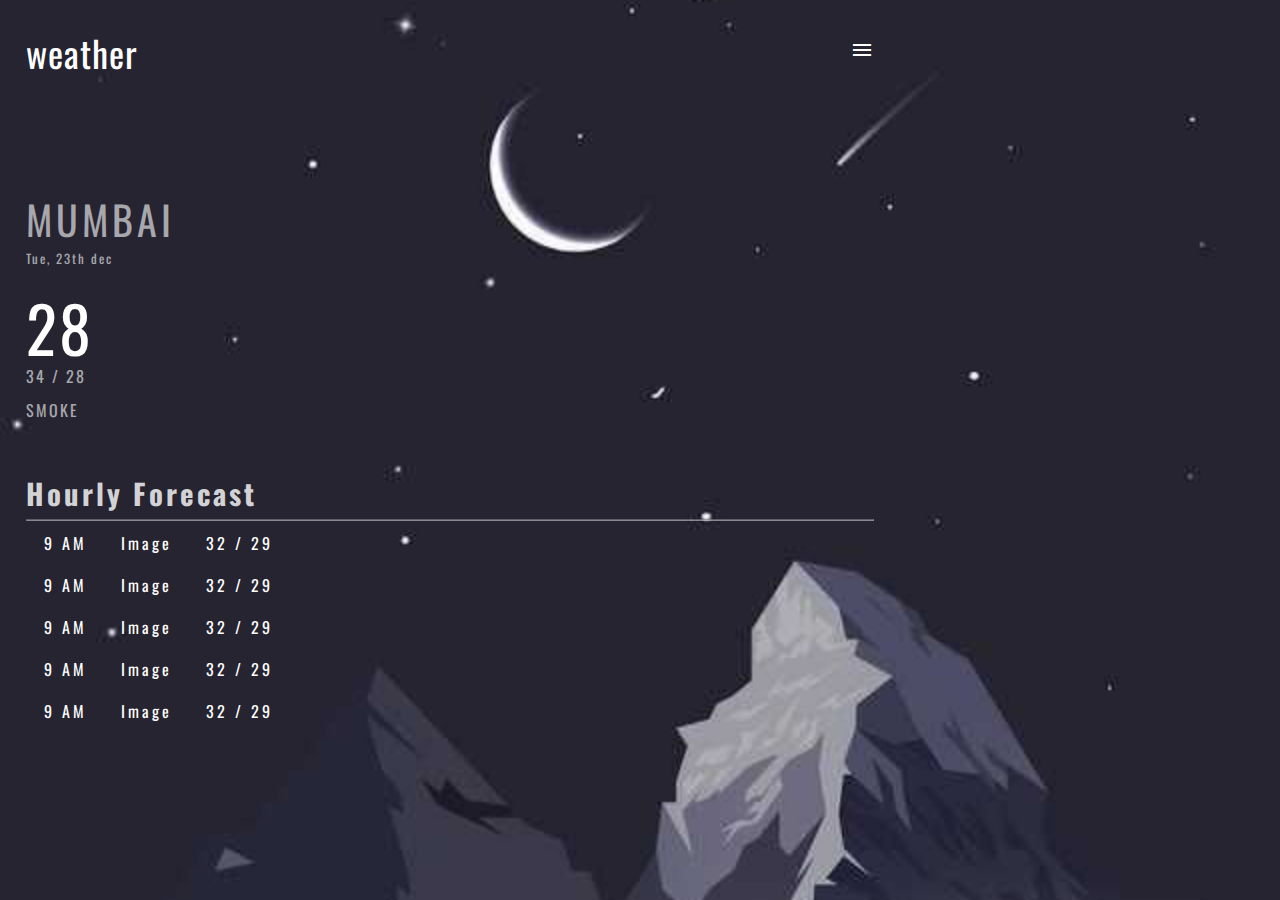
==== index.html @ b3404c1d "Update and rename weatherModified.html to index.html" ====
<!DOCTYPE html>
<html lang="en">
<head>
    <meta charset="UTF-8">
    <meta http-equiv="X-UA-Compatible" content="IE=edge">
    <meta name="viewport" content="width=device-width, initial-scale=1.0">
    <meta name="author" content="Rahul_Acharya">
    <link rel="stylesheet" href="weatherModified.css">
    <link rel="stylesheet" href="https://fonts.googleapis.com/css2?family=Material+Symbols+Outlined:opsz,wght,FILL,GRAD@20..48,100..700,0..1,-50..200" />
    <title>Document</title>
</head>
<body>
    <main class="container">
        <div class="header">
            <h2>weather</h2>
            <div class="symbol"><span class="material-symbols-outlined">
                menu
                </span></div>
        </div> 
        <div class="middle-main">
            <h1 class="city">mumbai</h1>
            <p class="datatime">Tue, 23th dec</p>
            <p class="temp">28</p>
            <p class="maxandmin">34 / 28</p>
            <p class="description">smoke</p>
        </div>
        <div class="hourly-forecast">
            <h2>hourly forecast</h2>
            <hr>
            <table>
                <tr>
                    <td>9 AM</td>
                    <td>image</td>
                    <td>32 / 29</td>
                </tr>
                <tr>
                    <td>9 AM</td>
                    <td>image</td>
                    <td>32 / 29</td>
                </tr>
                <tr>
                    <td>9 AM</td>
                    <td>image</td>
                    <td>32 / 29</td>
                </tr>
                <tr>
                    <td>9 AM</td>
                    <td>image</td>
                    <td>32 / 29</td>
                </tr>
                <tr>
                    <td>9 AM</td>
                    <td>image</td>
                    <td>32 / 29</td>
                </tr>
            </table>
        </div>
    </main>
</body>
</html>
---- weatherModified.css ----
@import url('https://fonts.googleapis.com/css2?family=Arizonia&display=swap');
  @import url('https://fonts.googleapis.com/css2?family=Oswald:wght@300&display=swap');

* {
    padding: 0;
    margin: 0;
    box-sizing: border-box;
}
body , html {
    width: 100%;
    height:100%;
    background-image: url("background_image_1.jpg");
        background-repeat: no-repeat;
    background-position: center;
    background-size:cover
    /* background-color: aqua; */

}
body::-webkit-scrollbar{
    visibility: hidden;
}
.container {
    width: 100dvh;
    height:auto;
    padding: 26px 26px;
    color: white;
    font-family: 'Oswald', sans-serif;

}
.header {
    width: 100%;
    display: flex;
    justify-content: space-around;
    align-items: center;
}
.header h2 {
    font-size: 36px; 
    /* outline: 1px solid; */
    width: 100%;
    font-weight: normal;
    letter-spacing: 1px;
    /* font-family: 'Arizonia', cursive; */
}
.material-symbols-outlined {
  font-variation-settings:
  'FILL' 0,
  'wght' 400,
  'GRAD' 0,
  'opsz' 24
}

.middle-main {
    width: 100%;
    display: flex;
    flex-direction: column;
    justify-content: center;
    margin-top: 110px;
}
.middle-main h1 {
    font-size: 40px;
    letter-spacing: 4px;
    text-transform: uppercase;
    font-weight: normal;
    opacity: 0.6;
}
.middle-main p {
    letter-spacing: 2px;
    font-weight: thin;
    font-size: 0.8em;
    opacity: 0.6
}
.middle-main .temp {
    margin-top: 12px;
    font-size: 4em;
    opacity: 1;
}
.middle-main .maxandmin {
    margin-top: -10px;
    font-size: 1em;
}
.middle-main .description {
    font-size: 1em;
    text-transform: uppercase;
    margin-top: 10px;
    font-weight: thin;
}
.hourly-forecast {
text-transform: capitalize;
letter-spacing: 3px;
margin-top: 50px;
}
.hourly-forecast h2 {
    font-size: 1.8em;
    opacity: 0.8;
}
.hourly-forecast hr{
    margin-top: 5px;
    opacity: 0.5;
}
.hourly-forecast table tr td{
    padding: 8px 16px;
}
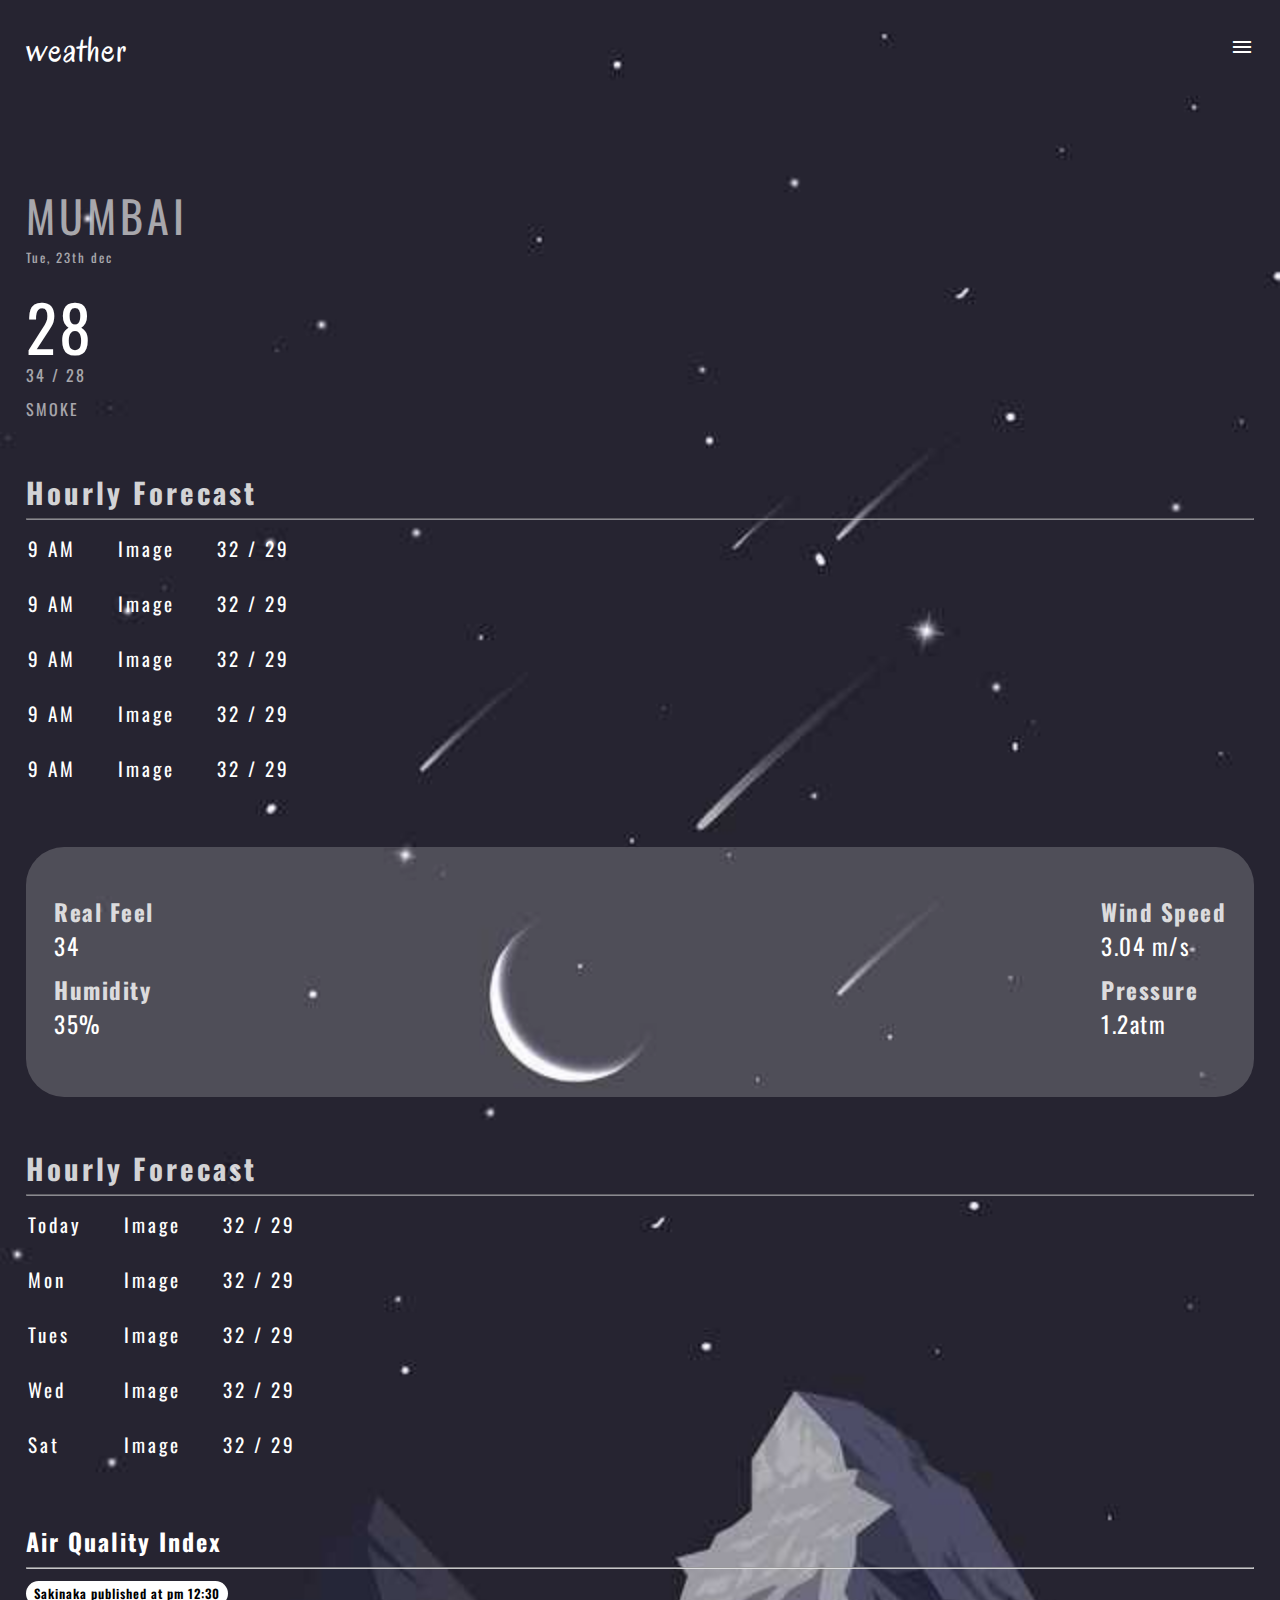
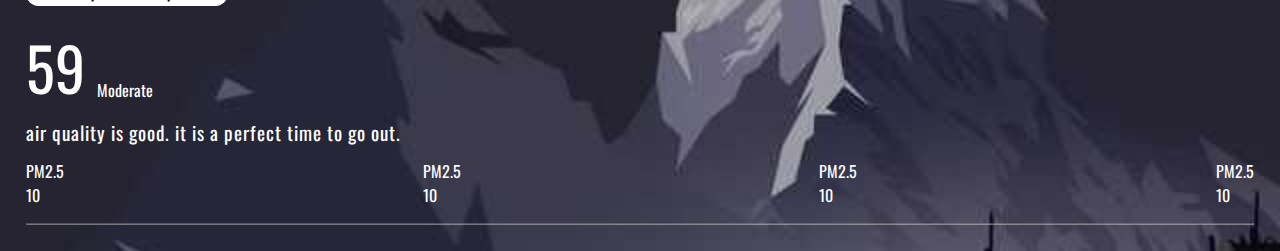
==== commit 832c7f34: "Update index.html" ====
--- a/index.html
+++ b/index.html
@@ -55,6 +55,82 @@
                 </tr>
             </table>
         </div>
+        <div class="humidity-windspeed-info">
+            <div>
+               <div><h4>Real Feel</h4>
+                    <p class="feelslike">34</p>
+                </div>
+               <div>
+                <h4>Humidity</h4>
+                <p class="humidity">35%</p>
+               </div> 
+            </div>
+            <div><div>
+                <h4>Wind Speed</h4>
+                <p class="windspeed">3.04 m/s</p></div>
+                <div>
+                    <h4>Pressure</h4>
+                    <p class="pressure">1.2atm</p>
+                </div>
+            </div> 
+            <!-- <div></div> -->
+        </div>
+        <div class="five-hourly-forecast">
+            <h2>hourly forecast</h2>
+            <hr>
+            <table>
+                <tr>
+                    <td>today</td>
+                    <td>image</td>
+                    <td>32 / 29</td>
+                </tr>
+                <tr>
+                    <td>mon</td>
+                    <td>image</td>
+                    <td>32 / 29</td>
+                </tr>
+                <tr>
+                    <td>tues</td>
+                    <td>image</td>
+                    <td>32 / 29</td>
+                </tr>
+                <tr>
+                    <td>wed</td>
+                    <td>image</td>
+                    <td>32 / 29</td>
+                </tr>
+                <tr>
+                    <td>sat</td>
+                    <td>image</td>
+                    <td>32 / 29</td>
+                </tr>
+            </table>
+        </div>
+        <div class="aqi">
+            <h2>Air Quality Index</h2>
+            <hr>
+            <p class="publish-details">Sakinaka published at pm 12:30</p>
+            <div class="aqi-details">
+                <p class="aqi-value">59</p>
+                <p class="about-aqi">Moderate</p>
+            </div>
+            <p class="aqi-description">air quality is good. it is a perfect time to  go out.</p>
+            <div class="all-gaseous-data">
+                <p>
+                    PM2.5 <br> <span>10</span>
+                </p>
+                <p>
+                    PM2.5 <br> <span>10</span>
+                </p>
+                <p>
+                    PM2.5 <br> <span>10</span>
+                </p>
+                <p>
+                    PM2.5 <br> <span>10</span>
+                </p>
+            </div>
+            <hr style="opacity: 0.4;">
+        </div>
     </main>
 </body>
 </html>
--- a/weatherModified.css
+++ b/weatherModified.css
@@ -1,32 +1,35 @@
 
-  @import url('https://fonts.googleapis.com/css2?family=Arizonia&display=swap');
-  @import url('https://fonts.googleapis.com/css2?family=Oswald:wght@300&display=swap');
+@import url('https://fonts.googleapis.com/css2?family=Oregano&family=Oswald:wght@300&display=swap');
+@import url('https://fonts.googleapis.com/css2?family=Oswald:wght@300&display=swap');
 
 * {
     padding: 0;
     margin: 0;
     box-sizing: border-box;
 }
-body , html {
-    width: 100%;
-    height:100%;
+body  {
     background-image: url("background_image_1.jpg");
-        background-repeat: no-repeat;
-    background-position: center;
-    background-size:cover
-    /* background-color: aqua; */
-
+    background-repeat: no-repeat;
+    /* background-position: ; */
+    background-size:cover;
+    background-attachment: fixed;
+    
+    
 }
 body::-webkit-scrollbar{
     visibility: hidden;
 }
 .container {
-    width: 100dvh;
+    width:auto;
     height:auto;
     padding: 26px 26px;
     color: white;
     font-family: 'Oswald', sans-serif;
+    overflow: auto;
 
+}
+.container::-webkit-scrollbar{
+    visibility: hidden;
 }
 .header {
     width: 100%;
@@ -40,7 +43,8 @@
     width: 100%;
     font-weight: normal;
     letter-spacing: 1px;
-    /* font-family: 'Arizonia', cursive; */
+    font-family: 'Oregano', cursive;
+
 }
 .material-symbols-outlined {
   font-variation-settings:
@@ -58,7 +62,7 @@
     margin-top: 110px;
 }
 .middle-main h1 {
-    font-size: 40px;
+    font-size: 44px;
     letter-spacing: 4px;
     text-transform: uppercase;
     font-weight: normal;
@@ -85,19 +89,86 @@
     margin-top: 10px;
     font-weight: thin;
 }
-.hourly-forecast {
+.hourly-forecast ,.five-hourly-forecast {
 text-transform: capitalize;
 letter-spacing: 3px;
 margin-top: 50px;
 }
-.hourly-forecast h2 {
+.hourly-forecast h2 , .five-hourly-forecast h2  {
     font-size: 1.8em;
     opacity: 0.8;
 }
-.hourly-forecast hr{
+.hourly-forecast hr  ,.five-hourly-forecast hr{
     margin-top: 5px;
     opacity: 0.5;
 }
-.hourly-forecast table tr td{
-    padding: 8px 16px;
-}+.hourly-forecast table tr td , .five-hourly-forecast table tr td{
+    padding: 12px 40px 12px 0px;
+    font-size: 1.2em;
+}
+.humidity-windspeed-info{
+    width:auto;
+    height: 250px;
+    background-color: rgba(255, 255, 255, 0.192);
+    border-radius:38px ;
+    padding: 28px;
+    margin-top: 50px;
+    display: flex;
+    justify-content: space-between;
+    /* gap: 50px; */
+}
+.humidity-windspeed-info div {
+    font-size: 1.2em;
+    letter-spacing: 1.5px;
+    margin-top: 10px;
+}
+.humidity-windspeed-info h4 {
+    opacity: 0.8;
+}
+.aqi {
+    margin-top:50px ;
+}
+.aqi h2{
+    letter-spacing: 2px;
+    margin-bottom: 8px;
+}
+.aqi hr {
+    opacity: 0.8;
+    background-color: white;
+    outline: none;
+}
+.aqi .publish-details {
+    background-color: white;
+    color: black;
+    padding: 3px 8px;
+    border-radius: 22px;
+    margin-top: 12px;
+    letter-spacing: 1px;
+    width: fit-content;
+    font-size: 0.8em;
+    font-weight: 600;
+}
+.aqi .aqi-value {
+    font-size: 60px;
+    display: inline;
+    margin-bottom: -9px;
+}
+.aqi .aqi-details {
+    display: flex;
+    align-items: flex-end;
+    gap: 12px;
+    margin-top: 16px;
+    margin-bottom: 16px;
+}
+.aqi .aqi-description {
+    font-size: 1.2em;
+    letter-spacing: 1px;
+    /* font-weight: normal; */
+
+}
+.aqi .all-gaseous-data{
+    display: flex;
+    justify-content: space-between;
+    margin-top: 12px;
+    margin-bottom: 16px;
+}
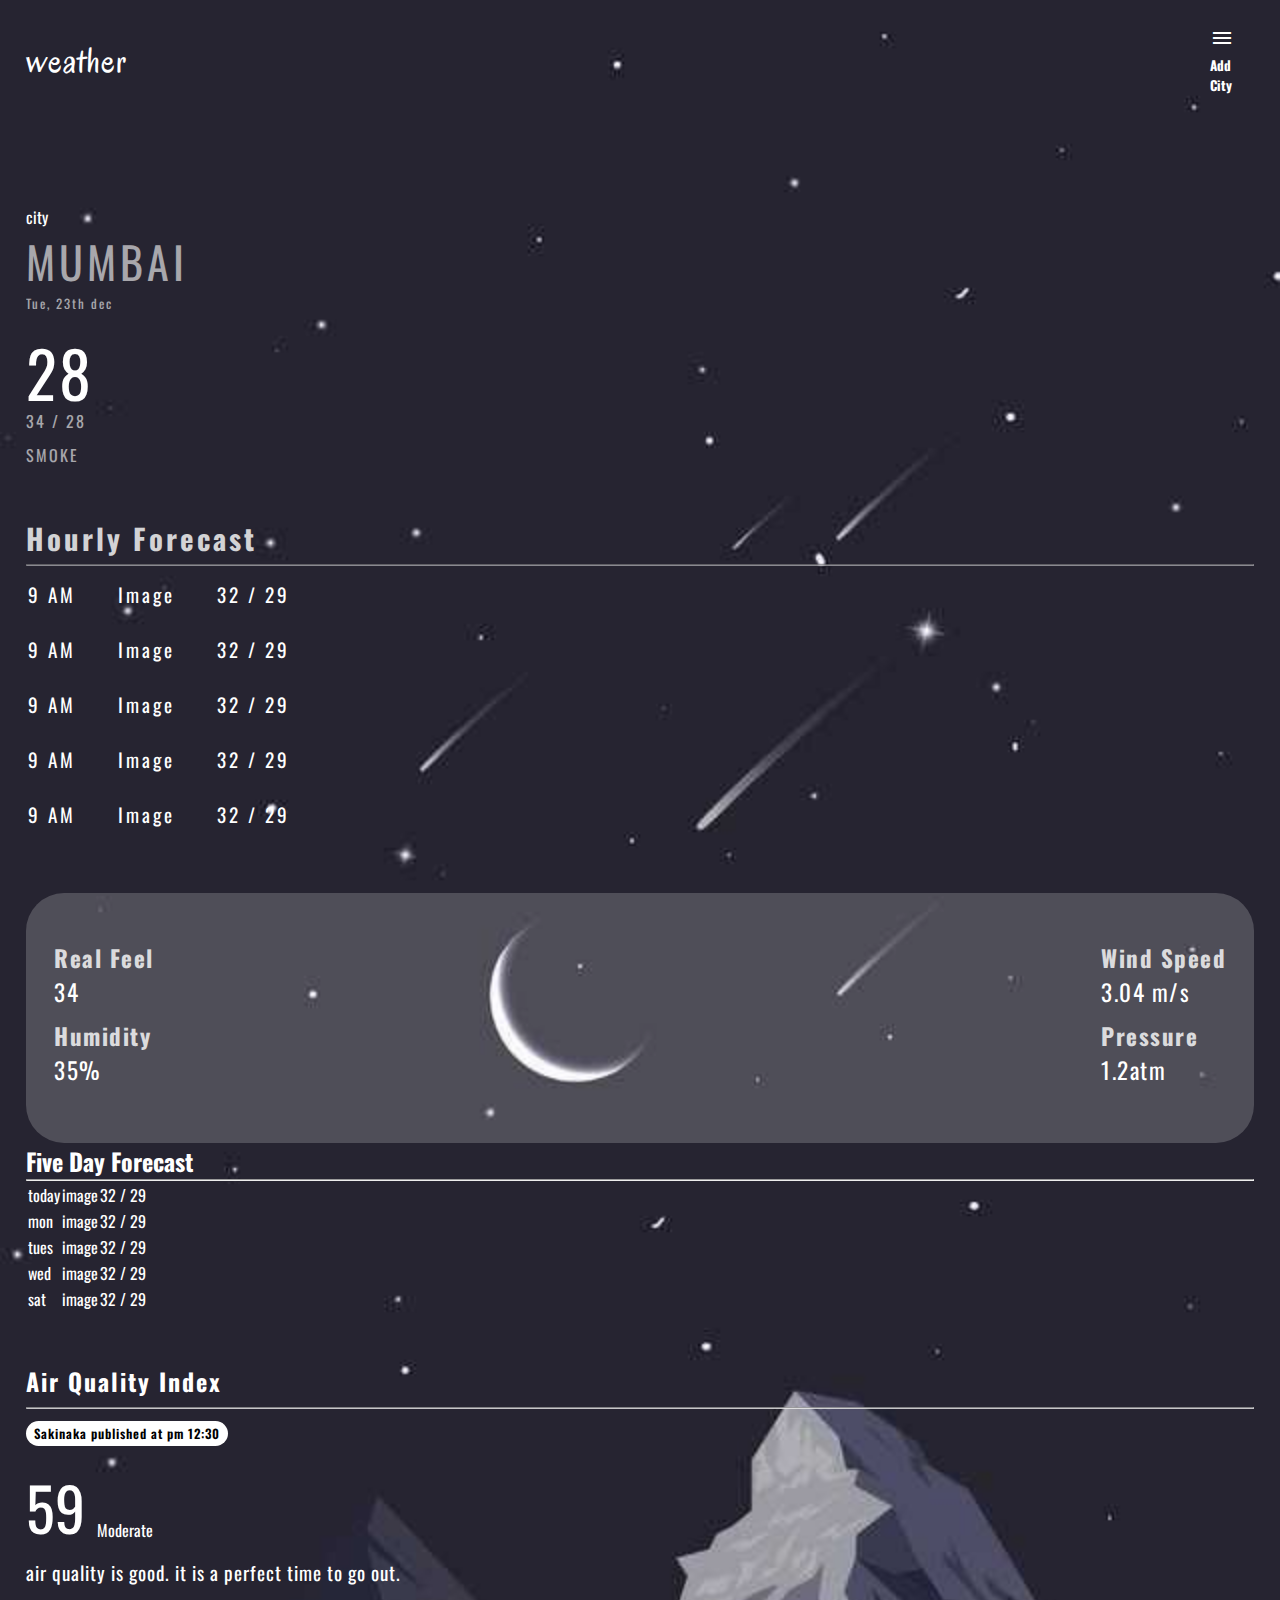
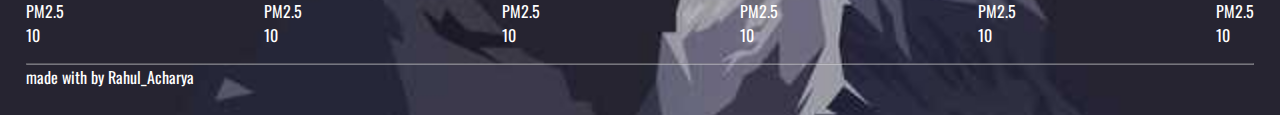
==== commit c6bcb116: "Update index.html" ====
--- a/index.html
+++ b/index.html
@@ -7,6 +7,7 @@
     <meta name="author" content="Rahul_Acharya">
     <link rel="stylesheet" href="weatherModified.css">
     <link rel="stylesheet" href="https://fonts.googleapis.com/css2?family=Material+Symbols+Outlined:opsz,wght,FILL,GRAD@20..48,100..700,0..1,-50..200" />
+    <link rel="stylesheet" href="https://cdnjs.cloudflare.com/ajax/libs/font-awesome/6.5.1/css/all.min.css" integrity="sha512-DTOQO9RWCH3ppGqcWaEA1BIZOC6xxalwEsw9c2QQeAIftl+Vegovlnee1c9QX4TctnWMn13TZye+giMm8e2LwA==" crossorigin="anonymous" referrerpolicy="no-referrer" />
     <title>Document</title>
 </head>
 <body>
@@ -15,9 +16,21 @@
             <h2>weather</h2>
             <div class="symbol"><span class="material-symbols-outlined">
                 menu
-                </span></div>
+                </span>
+                <div class="symbol-container">
+                    <h5 class="add-city">Add City</h5>
+                    <p class="city1"></p>
+                    <p class="city2"></p>
+                    <p class="city3"></p>
+                    <p class="city4"></p>
+                    <p class="city5"></p>
+                    <p class="city6"></p>
+                    <p class="city7"></p>
+                </div>
+            </div>
         </div> 
         <div class="middle-main">
+            <div>city <i class="fa-solid fa-location-dot fa-xs"></i></div>
             <h1 class="city">mumbai</h1>
             <p class="datatime">Tue, 23th dec</p>
             <p class="temp">28</p>
@@ -25,7 +38,7 @@
             <p class="description">smoke</p>
         </div>
         <div class="hourly-forecast">
-            <h2>hourly forecast</h2>
+            <h2>hourly forecast <i class="fa-solid fa-temperature-three-quarters fa-sm"></i></h2>
             <hr>
             <table>
                 <tr>
@@ -75,8 +88,8 @@
             </div> 
             <!-- <div></div> -->
         </div>
-        <div class="five-hourly-forecast">
-            <h2>hourly forecast</h2>
+        <div class="five-day-forecast">
+            <h2>Five Day Forecast <i class="fa-solid fa-temperature-three-quarters fa-sm"></i></h2>
             <hr>
             <table>
                 <tr>
@@ -107,7 +120,7 @@
             </table>
         </div>
         <div class="aqi">
-            <h2>Air Quality Index</h2>
+            <h2>Air Quality Index <i class="fa-solid fa-mask-face fa-lg"></i></h2>
             <hr>
             <p class="publish-details">Sakinaka published at pm 12:30</p>
             <div class="aqi-details">
@@ -116,21 +129,31 @@
             </div>
             <p class="aqi-description">air quality is good. it is a perfect time to  go out.</p>
             <div class="all-gaseous-data">
-                <p>
+                <p class="pm25">
                     PM2.5 <br> <span>10</span>
                 </p>
-                <p>
+                <p class="pm10">
                     PM2.5 <br> <span>10</span>
                 </p>
-                <p>
+                <p class="so2">
                     PM2.5 <br> <span>10</span>
                 </p>
-                <p>
+                <p class="no2">
+                    PM2.5 <br> <span>10</span>
+                </p>
+                <p class="o3">
+                    PM2.5 <br> <span>10</span>
+                </p>
+                <p class="co">
                     PM2.5 <br> <span>10</span>
                 </p>
             </div>
             <hr style="opacity: 0.4;">
         </div>
+        <div class="footer">
+            made with <i class="fa-solid fa-heart fa-sm"></i> by Rahul_Acharya
+        </div>
     </main>
+    <script src="weatherModified.js"></script>
 </body>
 </html>
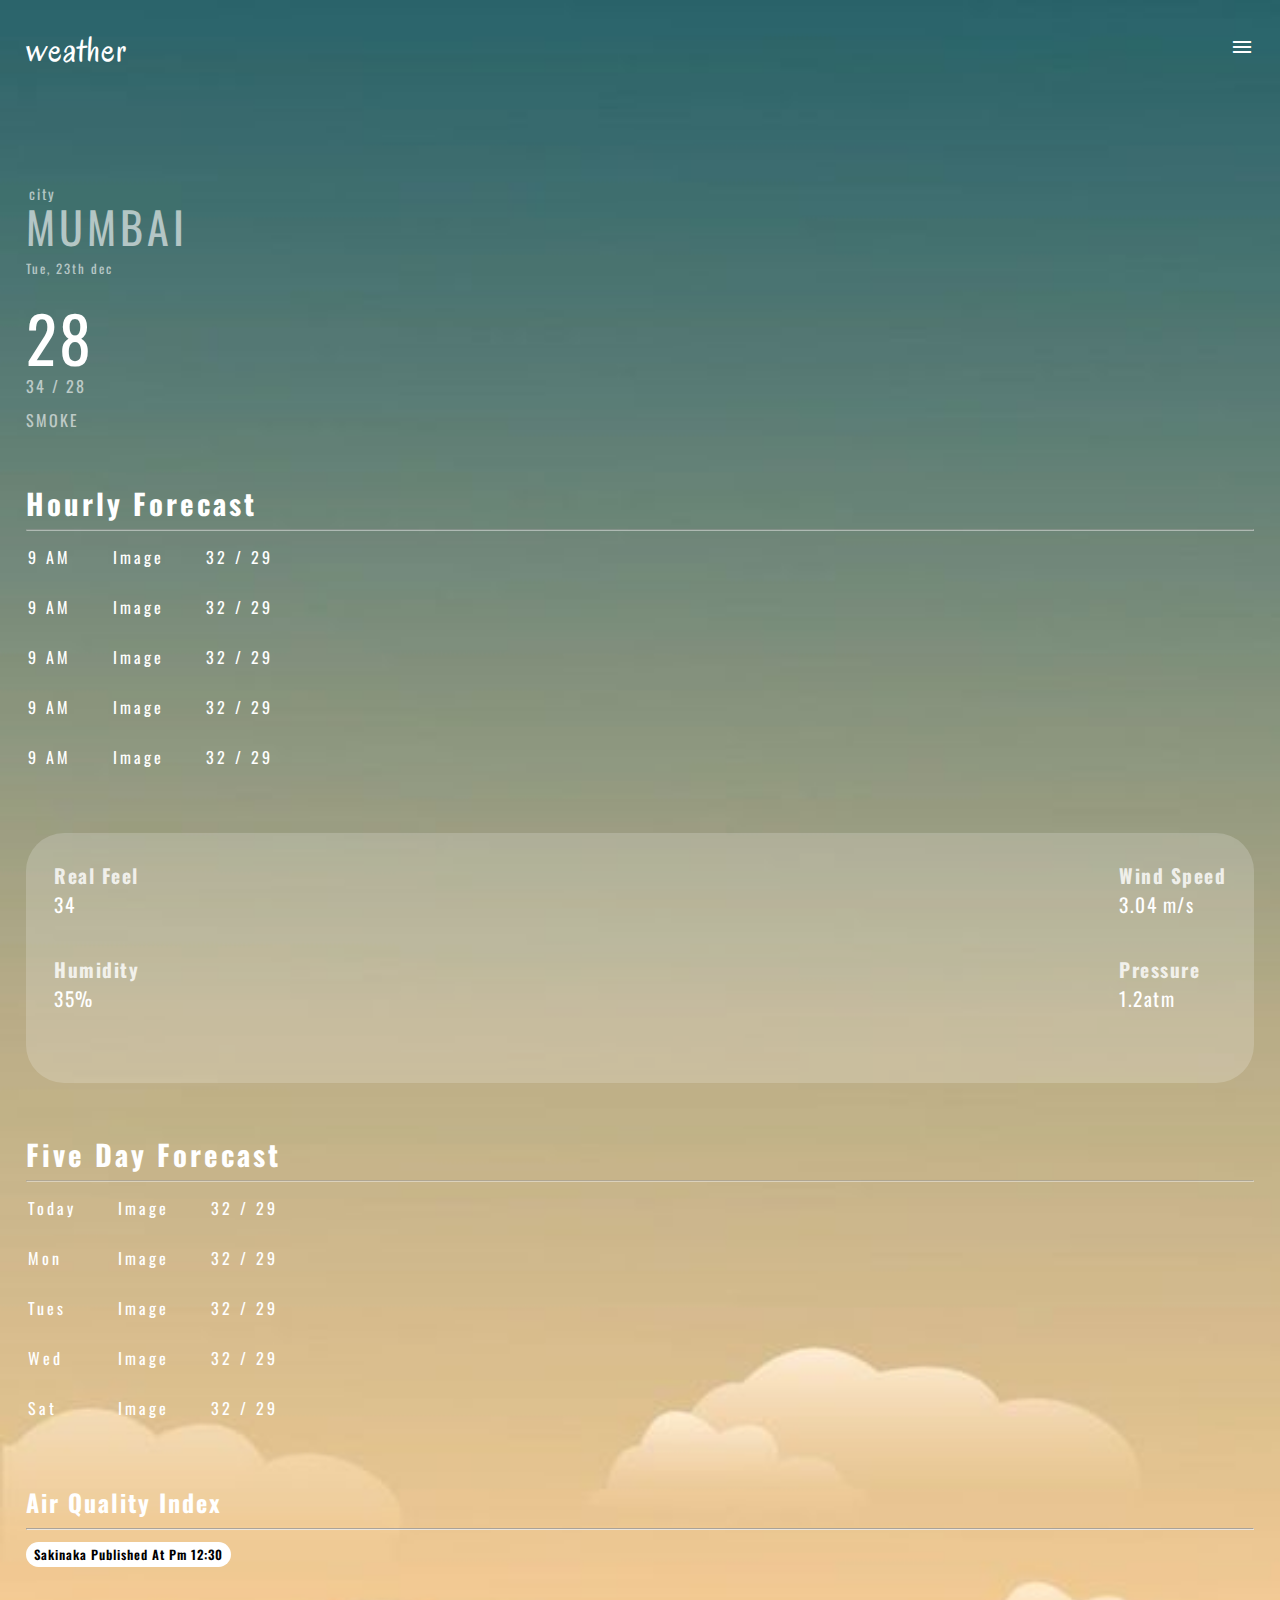
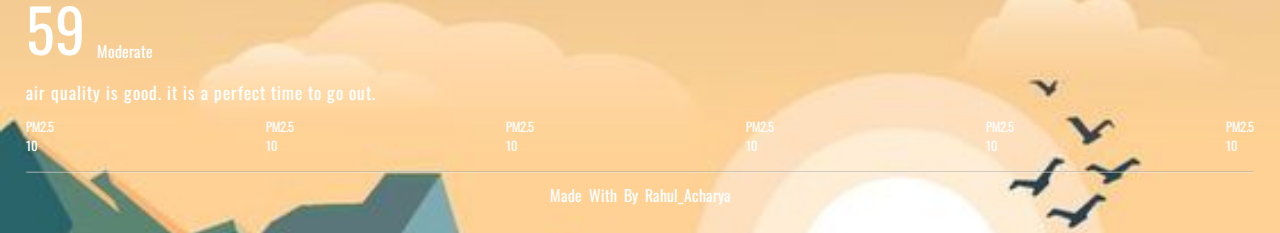
==== commit 2d6d2ed7: "Update index.html" ====
--- a/index.html
+++ b/index.html
@@ -4,6 +4,7 @@
     <meta charset="UTF-8">
     <meta http-equiv="X-UA-Compatible" content="IE=edge">
     <meta name="viewport" content="width=device-width, initial-scale=1.0">
+    <meta http-equiv="Content-Security-Policy" content="upgrade-insecure-requests">
     <meta name="author" content="Rahul_Acharya">
     <link rel="stylesheet" href="weatherModified.css">
     <link rel="stylesheet" href="https://fonts.googleapis.com/css2?family=Material+Symbols+Outlined:opsz,wght,FILL,GRAD@20..48,100..700,0..1,-50..200" />
--- a/weatherModified.css
+++ b/weatherModified.css
@@ -8,7 +8,8 @@
     box-sizing: border-box;
 }
 body  {
-    background-image: url("background_image_1.jpg");
+    /* background-image: url("background_image_1.jpg"); */
+    background-image: url("winter.jpg");
     background-repeat: no-repeat;
     /* background-position: ; */
     background-size:cover;
@@ -17,7 +18,8 @@
     
 }
 body::-webkit-scrollbar{
-    visibility: hidden;
+    /* visibility: hidden; */
+    display: none;
 }
 .container {
     width:auto;
@@ -61,6 +63,13 @@
     justify-content: center;
     margin-top: 110px;
 }
+.middle-main div {
+    font-size: 0.9em;
+    letter-spacing: 2px;
+    opacity: 0.6;
+    margin-bottom: -10px;
+    margin-left: 3px;
+}
 .middle-main h1 {
     font-size: 44px;
     letter-spacing: 4px;
@@ -89,22 +98,21 @@
     margin-top: 10px;
     font-weight: thin;
 }
-.hourly-forecast ,.five-hourly-forecast {
+.hourly-forecast ,.five-day-forecast {
 text-transform: capitalize;
 letter-spacing: 3px;
 margin-top: 50px;
 }
-.hourly-forecast h2 , .five-hourly-forecast h2  {
+.hourly-forecast h2 , .five-day-forecast h2  {
     font-size: 1.8em;
-    opacity: 0.8;
-}
-.hourly-forecast hr  ,.five-hourly-forecast hr{
+}
+.hourly-forecast hr  ,.five-day-forecast hr{
     margin-top: 5px;
     opacity: 0.5;
 }
-.hourly-forecast table tr td , .five-hourly-forecast table tr td{
+.hourly-forecast table tr td , .five-day-forecast table tr td{
     padding: 12px 40px 12px 0px;
-    font-size: 1.2em;
+    font-size: 1em;
 }
 .humidity-windspeed-info{
     width:auto;
@@ -115,12 +123,12 @@
     margin-top: 50px;
     display: flex;
     justify-content: space-between;
-    /* gap: 50px; */
+    align-items: flex-start;
 }
 .humidity-windspeed-info div {
-    font-size: 1.2em;
+    font-size: 1.1em;
     letter-spacing: 1.5px;
-    margin-top: 10px;
+    margin-bottom: 36px;
 }
 .humidity-windspeed-info h4 {
     opacity: 0.8;
@@ -147,6 +155,7 @@
     width: fit-content;
     font-size: 0.8em;
     font-weight: 600;
+    text-transform: capitalize;
 }
 .aqi .aqi-value {
     font-size: 60px;
@@ -161,7 +170,7 @@
     margin-bottom: 16px;
 }
 .aqi .aqi-description {
-    font-size: 1.2em;
+    font-size: 1.1em;
     letter-spacing: 1px;
     /* font-weight: normal; */
 
@@ -171,4 +180,32 @@
     justify-content: space-between;
     margin-top: 12px;
     margin-bottom: 16px;
-}
+    font-size: 0.8em;
+}
+.footer {
+    text-align: center;
+    margin-top:10px ;
+    word-spacing: 3px;
+    text-transform: capitalize;
+}
+.symbol {
+    /* outline: 1px solid ; */
+    position: relative;
+}
+.symbol-container {
+    width: max-content;
+    height: auto;
+    position: absolute;
+    background-color: white;
+    right: 20px;
+    top: 8px;
+    border-radius: 6px;
+    padding: 8px;
+    display: none;
+    z-index: 1111;
+
+}
+.symbol-container p ,h5{
+    color: black;
+    text-align: center;
+}
